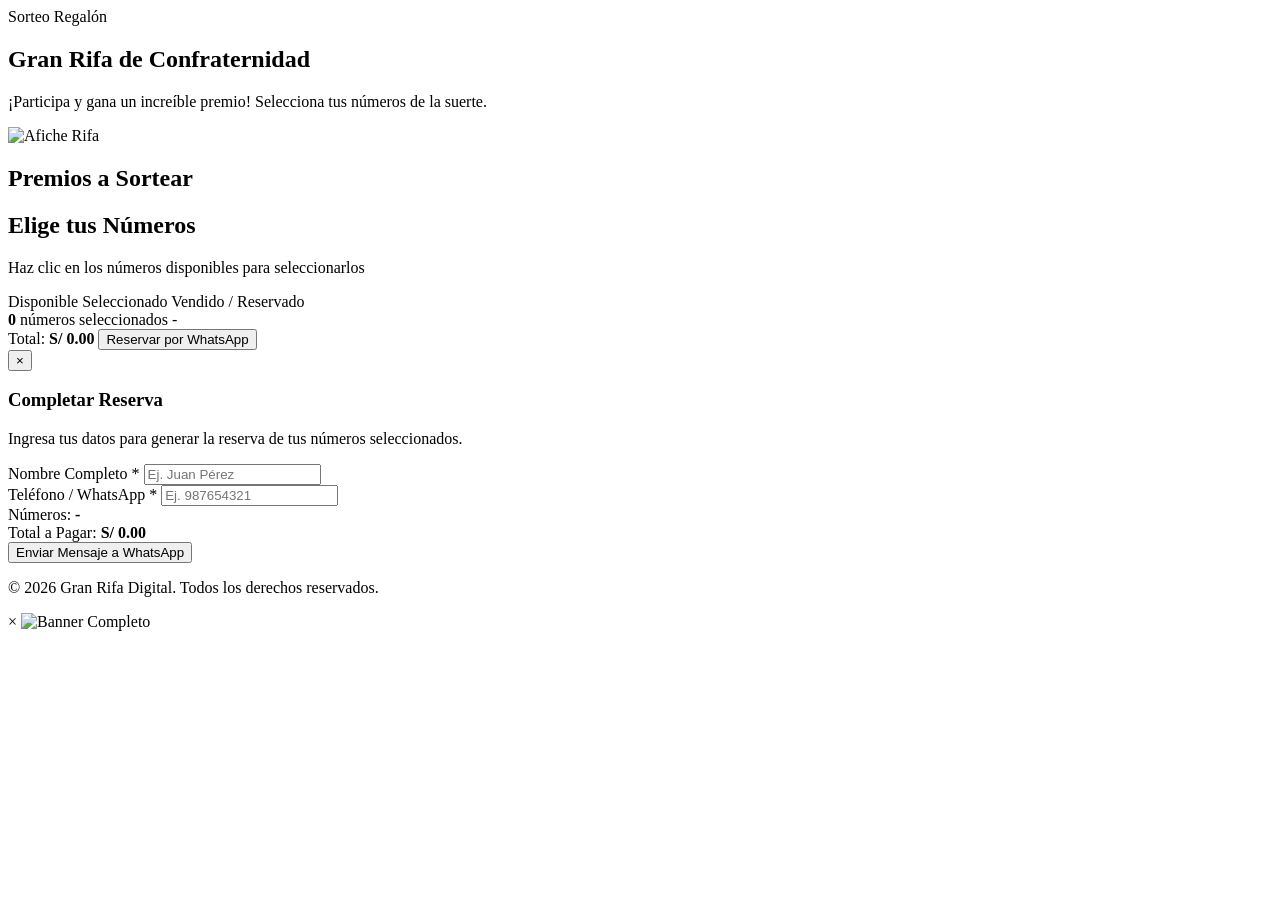
==== index.html @ 4ac5d28e "Actualizando Presnetación y contenido" ====
<!DOCTYPE html>
<html lang="es">
<head>
    <meta charset="UTF-8">
    <meta name="viewport" content="width=device-width, initial-scale=1.0">
    <title>Gran Rifa Digital 2026</title>
    <link rel="stylesheet" href="assets/css/styles.css">
    <link rel="preconnect" href="https://fonts.googleapis.com">
    <link rel="preconnect" href="https://fonts.gstatic.com" crossorigin>
    <link href="https://fonts.googleapis.com/css2?family=Inter:wght@400;500;600;700&display=swap" rel="stylesheet">
</head>
<body>

    <!-- CONTENEDOR PRINCIPAL DOS COLUMNAS -->
    <div class="app-layout">

        <!-- COLUMNA IZQUIERDA: HERO + PREMIOS -->
        <aside class="col-izquierda">
            <!-- Header / Banner principal -->
            <header class="hero">
                <span class="badge" id="rifa-categoria">Sorteo Regalón</span>
                <h1 id="rifa-titulo">Gran Rifa de Confraternidad</h1>
                <p id="rifa-descripcion">¡Participa y gana un increíble premio! Selecciona tus números de la suerte.</p>
            </header>

            <!-- NUEVA SECCIÓN: IMAGEN / AFICHE -->               
            <div class="afiche-container">
                <img src="assets/img/banner.jpeg" alt="Afiche Rifa" class="afiche-img" id="afiche-img" onclick="ui.abrirImagenModal()">
            </div>

            <!-- Sección de Premios -->
            <section class="section container">
                <h2 class="section-title">Premios a Sortear</h2>
                <div class="premios-grid" id="premios-container">
                    <!-- Cargado dinámicamente -->
                </div>
            </section>
        </aside>
        
        <!-- COLUMNA DERECHA: TABLERO DE NÚMEROS -->
        <main class="col-derecha">
            <!-- Tablero de Selección de Números**>
            <main class="section container"-->
            <div class="header-tablero">
                <div>
                    <h2 class="section-title">Elige tus Números</h2>
                    <p class="subtitle">Haz clic en los números disponibles para seleccionarlos</p>
                </div>
                <!-- Leyenda de estados -->
                <div class="leyenda">
                    <span class="item-leyenda"><i class="dot libre"></i> Disponible</span>
                    <span class="item-leyenda"><i class="dot seleccionado"></i> Seleccionado</span>
                   <span class="item-leyenda"><i class="dot ocupado"></i> Vendido / Reservado</span>
                </div>
            </div>

            <!-- Rejilla de números -->
            <div class="numeros-grid" id="numeros-grid">
                <!-- Cargado dinámicamente -->
            </div>
 
             <!-- Barra flotante / Resumen de Compra -->
            <div class="cart-bar" id="cart-bar">
                <div class="cart-info">
                    <span class="cart-count"><strong id="cart-cant">0</strong> números seleccionados</span>
                    <span class="cart-numbers" id="cart-lista">-</span>
                </div>
                <div class="cart-action">
                    <span class="cart-total">Total: <strong id="cart-monto">S/ 0.00</strong></span>
                    <button class="btn btn-whatsapp" id="btn-reservar" onclick="ui.abrirModalWhatsApp()">
                        Reservar por WhatsApp
                    </button>
                </div>
            </div>

            <!-- Modal de Reserva WhatsApp -->
            <div class="modal-overlay" id="modal-reserva">
                <div class="modal-card">
                    <button class="modal-close" onclick="ui.cerrarModalWhatsApp()">&times;</button>
                    <h3>Completar Reserva</h3>
                    <p>Ingresa tus datos para generar la reserva de tus números seleccionados.</p>
                    
                    <form id="form-reserva" onsubmit="ui.confirmarReserva(event)">
                        <div class="form-group">
                            <label for="nombre-comprador">Nombre Completo *</label>
                            <input type="text" id="nombre-comprador" placeholder="Ej. Juan Pérez" required>
                        </div>
                        <div class="form-group">
                            <label for="telefono-comprador">Teléfono / WhatsApp *</label>
                            <input type="tel" id="telefono-comprador" placeholder="Ej. 987654321" required>
                        </div>
                        <div class="resumen-modal">
                            <div><span>Números:</span> <strong id="modal-numeros">-</strong></div>
                            <div><span>Total a Pagar:</span> <strong id="modal-total">S/ 0.00</strong></div>
                        </div>
                        <button type="submit" class="btn btn-whatsapp btn-full">
                            Enviar Mensaje a WhatsApp
                        </button>
                    </form>
                </div>
            </div>
        </main>
    </div>    
    <!-- Pie de página -->
    <footer class="footer container">
        <p>&copy; 2026 Gran Rifa Digital. Todos los derechos reservados.</p>
    </footer>

    <!-- Carga de Scripts (Primero lógica de negocio app.js, luego ui.js) -->
    <script src="assets/js/app.js"></script>
    <script src="assets/js/ui.js"></script>

    <!-- MODAL PARA VER IMAGEN EN TAMAÑO COMPLETO -->
    <div class="modal-overlay" id="modal-imagen" onclick="ui.cerrarImagenModal()">
    <span class="modal-imagen-close">&times;</span>
    <img class="modal-imagen-content" id="img-ampliada" alt="Banner Completo">
</div>
</body>
</html>
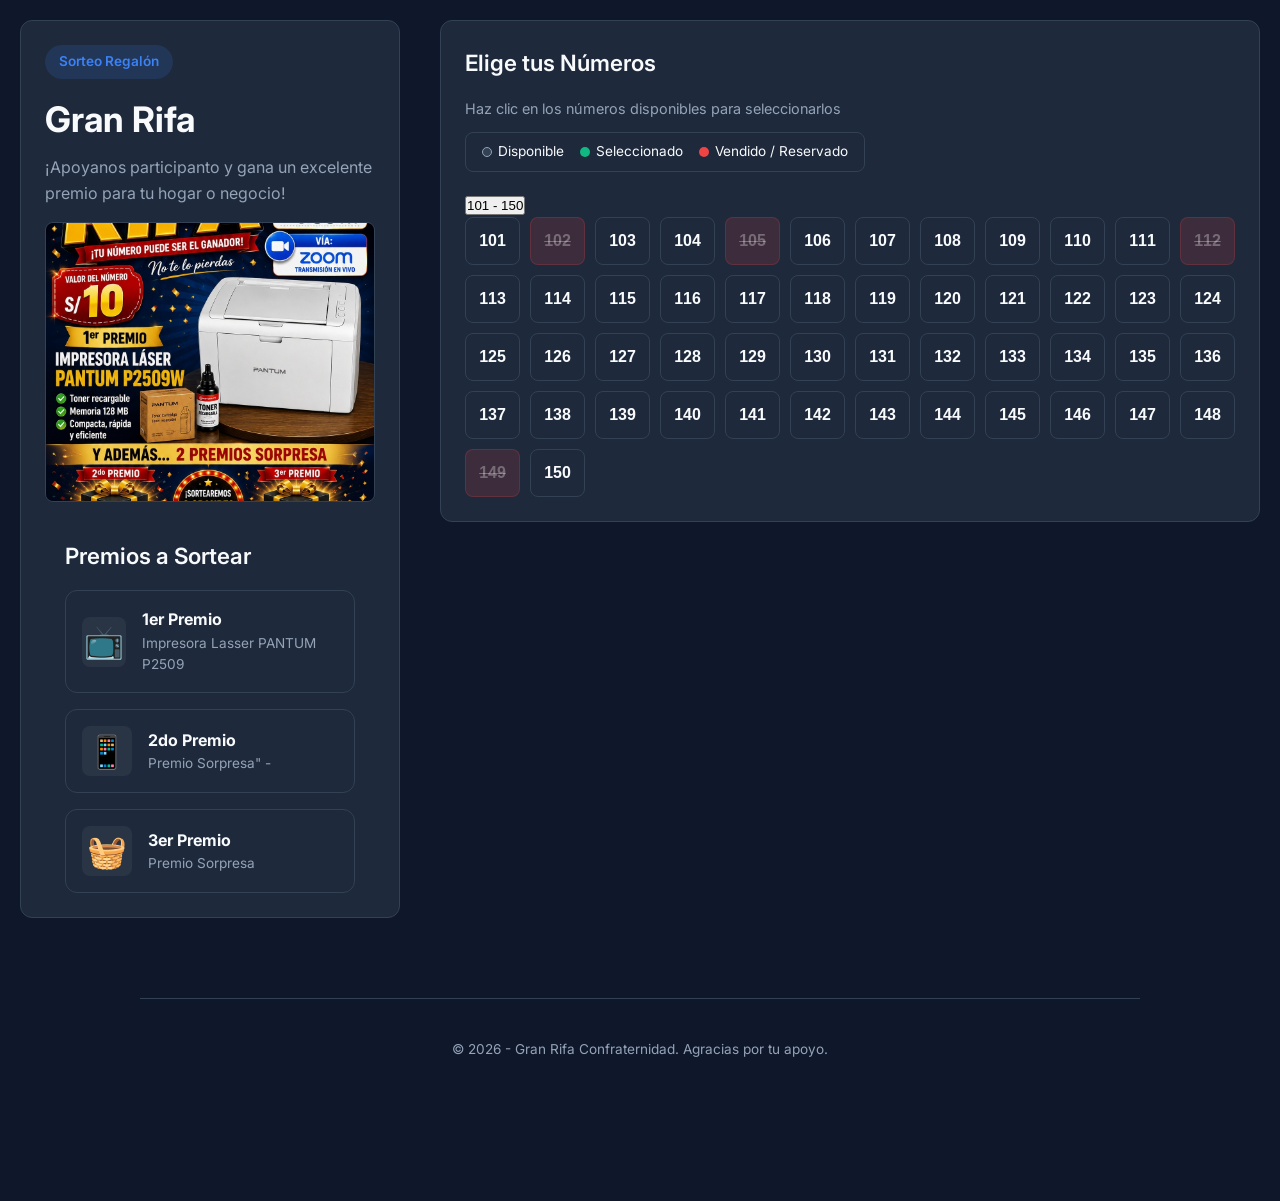
==== commit 9eaf3425: "Se agrega tab para tener varios talonarios" ====
--- a/index.html
+++ b/index.html
@@ -19,8 +19,8 @@
             <!-- Header / Banner principal -->
             <header class="hero">
                 <span class="badge" id="rifa-categoria">Sorteo Regalón</span>
-                <h1 id="rifa-titulo">Gran Rifa de Confraternidad</h1>
-                <p id="rifa-descripcion">¡Participa y gana un increíble premio! Selecciona tus números de la suerte.</p>
+                <h1 id="rifa-titulo">Gran Rifa</h1>
+                <p id="rifa-descripcion">"¡Apoyanos participanto y gana un excelente premio para tu hogar o negocio!"</p>
             </header>
 
             <!-- NUEVA SECCIÓN: IMAGEN / AFICHE -->               
@@ -48,12 +48,17 @@
                 </div>
                 <!-- Leyenda de estados -->
                 <div class="leyenda">
-                    <span class="item-leyenda"><i class="dot libre"></i> Disponible</span>
-                    <span class="item-leyenda"><i class="dot seleccionado"></i> Seleccionado</span>
+                   <span class="item-leyenda"><i class="dot libre"></i> Disponible</span>
+                   <span class="item-leyenda"><i class="dot seleccionado"></i> Seleccionado</span>
                    <span class="item-leyenda"><i class="dot ocupado"></i> Vendido / Reservado</span>
                 </div>
             </div>
-
+            
+            <!-- PESTAÑAS DE RANGOS DE NÚMEROS -->
+            <div class="range-tabs" id="range-tabs">
+                <!-- Se generan dinámicamente según la configuración -->
+            </div>
+            
             <!-- Rejilla de números -->
             <div class="numeros-grid" id="numeros-grid">
                 <!-- Cargado dinámicamente -->
@@ -103,7 +108,7 @@
     </div>    
     <!-- Pie de página -->
     <footer class="footer container">
-        <p>&copy; 2026 Gran Rifa Digital. Todos los derechos reservados.</p>
+        <p>&copy; 2026 - Gran Rifa Confraternidad. Agracias por tu apoyo.</p>
     </footer>
 
     <!-- Carga de Scripts (Primero lógica de negocio app.js, luego ui.js) -->
@@ -112,8 +117,8 @@
 
     <!-- MODAL PARA VER IMAGEN EN TAMAÑO COMPLETO -->
     <div class="modal-overlay" id="modal-imagen" onclick="ui.cerrarImagenModal()">
-    <span class="modal-imagen-close">&times;</span>
-    <img class="modal-imagen-content" id="img-ampliada" alt="Banner Completo">
-</div>
+        <span class="modal-imagen-close">&times;</span>
+        <img class="modal-imagen-content" id="img-ampliada" alt="Banner Completo">
+    </div>
 </body>
 </html>
--- a/assets/css/styles.css
+++ b/assets/css/styles.css
@@ -0,0 +1,512 @@
+/* Estilos Principales - Tema Oscuro Moderno */
+:root {
+    --bg-primary: #0f172a;
+    --bg-card: #1e293b;
+    --bg-card-hover: #334155;
+    --text-main: #f8fafc;
+    --text-muted: #94a3b8;
+    --accent-emerald: #10b981;
+    --accent-emerald-hover: #059669;
+    --accent-blue: #3b82f6;
+    --accent-red: #ef4444;
+    --border-color: #334155;
+    --radius-sm: 8px;
+    --radius-md: 12px;
+    --font-family: 'Inter', system-ui, -apple-system, sans-serif;
+}
+
+* {
+    box-sizing: border-box;
+    margin: 0;
+    padding: 0;
+}
+
+body {
+    background-color: var(--bg-primary);
+    color: var(--text-main);
+    font-family: var(--font-family);
+    line-height: 1.6;
+    padding-bottom: 120px;
+}
+
+.container {
+    max-width: 1000px;
+    margin: 0 auto;
+    padding: 0 20px;
+}
+
+
+
+
+/* Hero Header */
+.hero {
+    text-align: center;
+    padding: 40px 20px 20px;
+    background: linear-gradient(180deg, #1e293b 0%, #0f172a 100%);
+    border-bottom: 1px solid var(--border-color);
+}
+
+.badge {
+    background-color: rgba(59, 130, 246, 0.15);
+    color: var(--accent-blue);
+    padding: 6px 14px;
+    border-radius: 20px;
+    font-size: 0.85rem;
+    font-weight: 600;
+    display: inline-block;
+    margin-bottom: 12px;
+}
+
+.hero h1 {
+    font-size: 2.2rem;
+    font-weight: 700;
+    margin-bottom: 8px;
+}
+
+.hero p {
+    color: var(--text-muted);
+    font-size: 1rem;
+    max-width: 600px;
+    margin: 0 auto;
+}
+
+/* Secciones */
+.section {
+    margin-top: 36px;
+}
+
+.section-title {
+    font-size: 1.4rem;
+    font-weight: 600;
+    margin-bottom: 16px;
+}
+
+/* Grilla de Premios */
+.premios-grid {
+    display: grid;
+    grid-template-columns: repeat(auto-fit, minmax(260px, 1fr));
+    gap: 16px;
+}
+
+.premio-card {
+    background-color: var(--bg-card);
+    border: 1px solid var(--border-color);
+    padding: 16px;
+    border-radius: var(--radius-md);
+    display: flex;
+    align-items: center;
+    gap: 16px;
+}
+
+.premio-icono {
+    font-size: 2rem;
+    background-color: rgba(255, 255, 255, 0.05);
+    width: 50px;
+    height: 50px;
+    display: flex;
+    align-items: center;
+    justify-content: center;
+    border-radius: var(--radius-sm);
+}
+
+.premio-info h3 {
+    font-size: 1rem;
+    color: var(--text-main);
+}
+
+.premio-info p {
+    font-size: 0.85rem;
+    color: var(--text-muted);
+}
+
+/* Tablero de Números */
+.header-tablero {
+    display: flex;
+    justify-content: space-between;
+    align-items: flex-end;
+    flex-wrap: wrap;
+    gap: 12px;
+    margin-bottom: 20px;
+}
+
+.subtitle {
+    color: var(--text-muted);
+    font-size: 0.9rem;
+}
+
+.leyenda {
+    display: flex;
+    gap: 16px;
+    background-color: var(--bg-card);
+    padding: 8px 16px;
+    border-radius: var(--radius-sm);
+    border: 1px solid var(--border-color);
+    font-size: 0.85rem;
+}
+
+.item-leyenda {
+    display: flex;
+    align-items: center;
+    gap: 6px;
+}
+
+.dot {
+    width: 10px;
+    height: 10px;
+    border-radius: 50%;
+    display: inline-block;
+}
+
+.dot.libre { background-color: var(--bg-card-hover); border: 1px solid var(--text-muted); }
+.dot.seleccionado { background-color: var(--accent-emerald); }
+.dot.ocupado { background-color: var(--accent-red); }
+
+/* Grid de Números */
+.numeros-grid {
+    display: grid;
+    grid-template-columns: repeat(auto-fill, minmax(60px, 1fr));
+    gap: 10px;
+}
+
+.num-btn {
+    background-color: var(--bg-card);
+    border: 1px solid var(--border-color);
+    color: var(--text-main);
+    padding: 14px 0;
+    font-size: 1rem;
+    font-weight: 600;
+    border-radius: var(--radius-sm);
+    cursor: pointer;
+    transition: all 0.2s ease;
+}
+
+.num-btn:hover:not(.ocupado) {
+    border-color: var(--accent-emerald);
+    transform: translateY(-2px);
+}
+
+.num-btn.seleccionado {
+    background-color: var(--accent-emerald);
+    color: #ffffff;
+    border-color: var(--accent-emerald);
+    box-shadow: 0 4px 12px rgba(16, 185, 129, 0.3);
+}
+
+.num-btn.ocupado {
+    background-color: rgba(239, 68, 68, 0.15);
+    color: rgba(255, 255, 255, 0.3);
+    border-color: rgba(239, 68, 68, 0.2);
+    cursor: not-allowed;
+    text-decoration: line-through;
+}
+
+/* Barra Flotante de Carrito */
+.cart-bar {
+    position: fixed;
+    bottom: 0;
+    left: 0;
+    right: 0;
+    background-color: var(--bg-card);
+    border-top: 1px solid var(--border-color);
+    padding: 16px 20px;
+    display: flex;
+    justify-content: space-between;
+    align-items: center;
+    max-width: 1000px;
+    margin: 0 auto;
+    box-shadow: 0 -10px 25px rgba(0, 0, 0, 0.5);
+    z-index: 100;
+    border-radius: 16px 16px 0 0;
+    visibility: hidden;
+    transform: translateY(100%);
+    transition: all 0.3s ease;
+}
+
+.cart-bar.visible {
+    visibility: visible;
+    transform: translateY(0);
+}
+
+.cart-info {
+    display: flex;
+    flex-direction: column;
+}
+
+.cart-count {
+    font-size: 0.95rem;
+}
+
+.cart-numbers {
+    font-size: 0.85rem;
+    color: var(--accent-emerald);
+    font-weight: 600;
+}
+
+.cart-action {
+    display: flex;
+    align-items: center;
+    gap: 16px;
+}
+
+.cart-total {
+    font-size: 1.1rem;
+}
+
+.cart-total strong {
+    color: var(--accent-emerald);
+}
+
+/* Botones */
+.btn {
+    padding: 10px 20px;
+    border-radius: var(--radius-sm);
+    font-weight: 600;
+    font-size: 0.95rem;
+    border: none;
+    cursor: pointer;
+    transition: background 0.2s ease;
+}
+
+.btn-whatsapp {
+    background-color: var(--accent-emerald);
+    color: #ffffff;
+}
+
+.btn-whatsapp:hover {
+    background-color: var(--accent-emerald-hover);
+}
+
+.btn-full {
+    width: 100%;
+    margin-top: 16px;
+    padding: 12px;
+}
+
+/* Modal */
+.modal-overlay {
+    position: fixed;
+    top: 0;
+    left: 0;
+    right: 0;
+    bottom: 0;
+    background-color: rgba(0, 0, 0, 0.75);
+    display: flex;
+    align-items: center;
+    justify-content: center;
+    padding: 20px;
+    z-index: 1000;
+    opacity: 0;
+    pointer-events: none;
+    transition: opacity 0.2s ease;
+}
+
+.modal-overlay.active {
+    opacity: 1;
+    pointer-events: all;
+}
+
+.modal-card {
+    background-color: var(--bg-card);
+    border: 1px solid var(--border-color);
+    border-radius: var(--radius-md);
+    width: 100%;
+    max-width: 420px;
+    padding: 24px;
+    position: relative;
+}
+
+.modal-close {
+    position: absolute;
+    top: 16px;
+    right: 16px;
+    background: none;
+    border: none;
+    color: var(--text-muted);
+    font-size: 1.5rem;
+    cursor: pointer;
+}
+
+.modal-card h3 {
+    margin-bottom: 6px;
+}
+
+.modal-card p {
+    color: var(--text-muted);
+    font-size: 0.85rem;
+    margin-bottom: 20px;
+}
+
+.form-group {
+    margin-bottom: 14px;
+}
+
+.form-group label {
+    display: block;
+    font-size: 0.85rem;
+    margin-bottom: 6px;
+    color: var(--text-muted);
+}
+
+.form-group input {
+    width: 100%;
+    padding: 10px 12px;
+    background-color: var(--bg-primary);
+    border: 1px solid var(--border-color);
+    border-radius: var(--radius-sm);
+    color: var(--text-main);
+    font-size: 0.95rem;
+}
+
+.form-group input:focus {
+    outline: none;
+    border-color: var(--accent-blue);
+}
+
+.resumen-modal {
+    background-color: var(--bg-primary);
+    padding: 12px;
+    border-radius: var(--radius-sm);
+    margin-top: 16px;
+    font-size: 0.9rem;
+}
+
+.resumen-modal div {
+    display: flex;
+    justify-content: space-between;
+    margin-bottom: 4px;
+}
+
+.resumen-modal div:last-child {
+    margin-bottom: 0;
+}
+
+/* Footer */
+.footer {
+    text-align: center;
+    padding: 40px 0 20px;
+    color: var(--text-muted);
+    font-size: 0.85rem;
+    border-top: 1px solid var(--border-color);
+    margin-top: 60px;
+}
+/* ==========================================
+   LAYOUT DE DOS COLUMNAS (DESKTOP)
+   ========================================== */
+
+/* Ajuste general del contenedor */
+.app-layout {
+    display: flex;
+    flex-direction: column;
+    gap: 30px;
+    padding: 20px;
+    max-width: 1400px;
+    margin: 0 auto;
+}
+
+/* En monitores / pantallas de escritorio (> 992px) */
+@media (min-width: 992px) {
+    .app-layout {
+        display: grid;
+        grid-template-columns: 380px 1fr; /* Columna Izquierda: 380px fijo | Columna Derecha: Ocupa todo el resto */
+        align-items: start;
+        gap: 40px;
+        min-height: calc(100vh - 40px);
+    }
+
+    /* Columna Izquierda Fija */
+    .col-izquierda {
+        position: sticky;
+        top: 20px;
+        background-color: var(--bg-card);
+        border: 1px solid var(--border-color);
+        padding: 24px;
+        border-radius: var(--radius-md);
+    }
+
+    /* Ajustes visuales para el panel izquierdo */
+    .col-izquierda .hero {
+        background: none;
+        padding: 0;
+        border: none;
+        text-align: left;
+    }
+
+    .col-izquierda .hero p {
+        margin: 0;
+    }
+
+    .premios-grid {
+        grid-template-columns: 1fr; /* Muestra los premios uno debajo del otro */
+    }
+
+    /* Columna Derecha Scrollable */
+    .col-derecha {
+        background-color: var(--bg-card);
+        border: 1px solid var(--border-color);
+        padding: 24px;
+        border-radius: var(--radius-md);
+    }
+
+    .numeros-grid {
+        grid-template-columns: repeat(auto-fill, minmax(55px, 1fr)); /* Optimiza la distribución de números */
+    }
+
+    /* ==========================================
+   ESTILOS DEL AFICHE AJUSTADO AL 100%
+   ========================================== */
+
+.afiche-container {
+    width: 100%;
+    margin: 16px 0;
+    overflow: hidden; /* Evita que la imagen sobresalga de la tarjeta */
+}
+
+.afiche-img {
+    display: block;
+    width: 100%;             /* Ocupa el 100% del ancho del contenedor izquierdo */
+    height: auto;            /* Mantiene la proporción de aspecto original */
+    max-height: 280px;       /* Opcional: limita el alto para que no desplace demasiado los premios */
+    object-fit: cover;       /* Ajusta la imagen limpiamente si tiene max-height */
+    border-radius: var(--radius-sm);
+    border: 1px solid var(--border-color);
+}
+
+/* Indicador de clic en el afiche */
+.afiche-img {
+    cursor: pointer;
+    transition: opacity 0.2s ease, transform 0.2s ease;
+}
+
+.afiche-img:hover {
+    opacity: 0.9;
+    transform: scale(1.01);
+}
+
+/* Modal Lightbox de Imagen */
+.modal-imagen-content {
+    max-width: 90vw;
+    max-height: 90vh;
+    border-radius: var(--radius-md);
+    box-shadow: 0 10px 30px rgba(0, 0, 0, 0.8);
+    object-fit: contain;
+    animation: zoomIn 0.25s cubic-bezier(0.175, 0.885, 0.32, 1.275);
+}
+
+.modal-imagen-close {
+    position: absolute;
+    top: 20px;
+    right: 35px;
+    color: #ffffff;
+    font-size: 40px;
+    font-weight: bold;
+    cursor: pointer;
+    user-select: none;
+}
+
+@keyframes zoomIn {
+    from { transform: scale(0.7); opacity: 0; }
+    to { transform: scale(1); opacity: 1; }
+}
+
+
+}
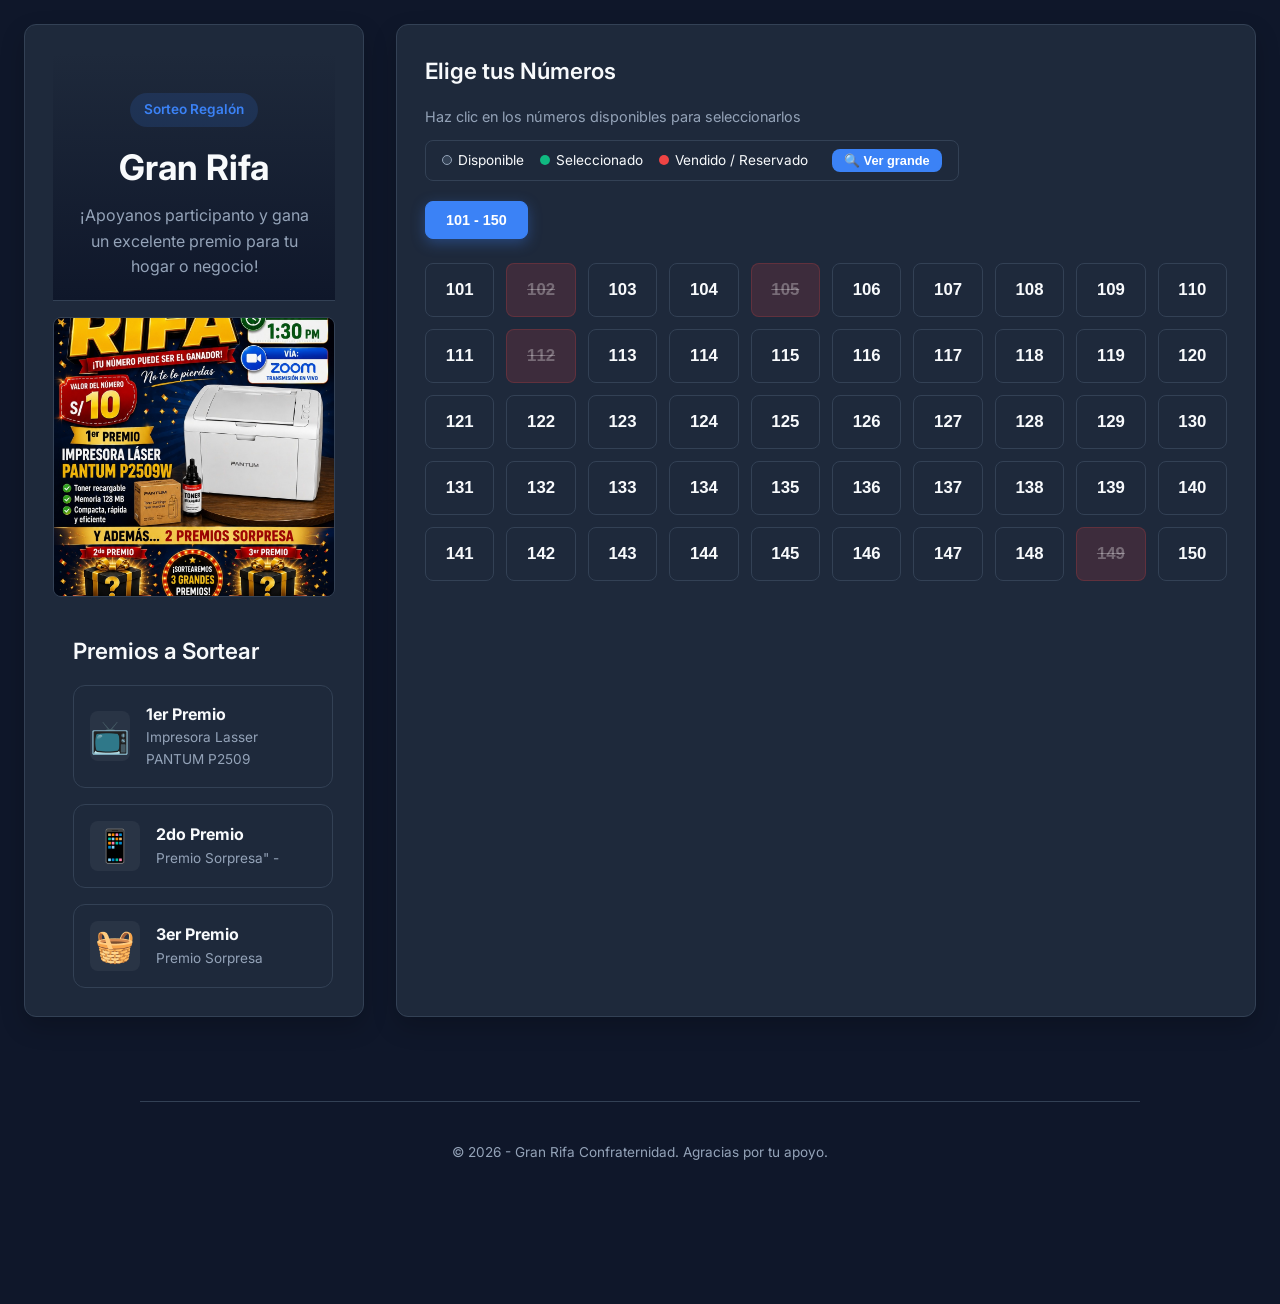
==== commit 70410ef3: "se agrega funcionalidad de  ver grande el talonario" ====
--- a/index.html
+++ b/index.html
@@ -51,9 +51,27 @@
                    <span class="item-leyenda"><i class="dot libre"></i> Disponible</span>
                    <span class="item-leyenda"><i class="dot seleccionado"></i> Seleccionado</span>
                    <span class="item-leyenda"><i class="dot ocupado"></i> Vendido / Reservado</span>
+
+                   <!-- NUEVO BOTÓN CON ÍCONO DE LUPA -->
+                   <button class="btn-ampliar" onclick="ui.abrirModalTableroGrande()" title="Ampliar tablero">🔍 Ver grande</button>
                 </div>
             </div>
             
+            <!-- NUEVO MODAL PARA TABLERO COMPLETO EN POPUP -->
+            <div class="modal-overlay" id="modal-tablero-grande">
+                <div class="modal-card modal-card-xl">
+                    <button class="modal-close" onclick="ui.cerrarModalTableroGrande()">&times;</button>
+                    <h3>Tablero Completo de Números</h3>
+                    <p>Selecciona tus números directamente desde esta vista ampliada.</p>
+                    
+                    <!-- Pestañas de rangos dentro del modal -->
+                    <div class="range-tabs" id="modal-range-tabs"></div>
+                    
+                    <!-- Grilla de números dentro del modal -->
+                    <div class="numeros-grid numeros-grid-lg" id="modal-numeros-grid"></div>
+                </div>
+            </div>
+
             <!-- PESTAÑAS DE RANGOS DE NÚMEROS -->
             <div class="range-tabs" id="range-tabs">
                 <!-- Se generan dinámicamente según la configuración -->
--- a/assets/css/styles.css
+++ b/assets/css/styles.css
@@ -35,9 +35,6 @@
     padding: 0 20px;
 }
 
-
-
-
 /* Hero Header */
 .hero {
     text-align: center;
@@ -397,8 +394,8 @@
 .app-layout {
     display: flex;
     flex-direction: column;
-    gap: 30px;
-    padding: 20px;
+    gap: 24px;
+    padding: 24px;
     max-width: 1400px;
     margin: 0 auto;
 }
@@ -407,13 +404,35 @@
 @media (min-width: 992px) {
     .app-layout {
         display: grid;
-        grid-template-columns: 380px 1fr; /* Columna Izquierda: 380px fijo | Columna Derecha: Ocupa todo el resto */
-        align-items: start;
-        gap: 40px;
-        min-height: calc(100vh - 40px);
-    }
-
+        /* Columna izquierda más compacta y panel derecho más amplio */
+        grid-template-columns: 340px 1fr;
+        gap: 32px;
+        align-items: stretch; /* Iguala la altura visual de ambos bloques */
+    }
+
+    .col-izquierda, .col-derecha {
+        background-color: var(--bg-card);
+        border: 1px solid var(--border-color);
+        padding: 28px;
+        border-radius: var(--radius-md);
+        box-shadow: 0 10px 25px rgba(0, 0, 0, 0.2);
+    }
+
+    .col-izquierda {
+        position: sticky;
+        top: 24px;
+        align-self: start;
+    }
+
+    /* Grilla de números más amplia y llena */
+    .numeros-grid {
+        display: grid;
+        grid-template-columns: repeat(auto-fill, minmax(68px, 1fr));
+        gap: 12px;
+    }
+    /* sssssssssssssssssssssssssssssssssssssssssssssssssssssssssssssssssss
     /* Columna Izquierda Fija */
+    /**
     .col-izquierda {
         position: sticky;
         top: 20px;
@@ -424,7 +443,7 @@
     }
 
     /* Ajustes visuales para el panel izquierdo */
-    .col-izquierda .hero {
+   /* .col-izquierda .hero {
         background: none;
         padding: 0;
         border: none;
@@ -434,22 +453,21 @@
     .col-izquierda .hero p {
         margin: 0;
     }
-
-    .premios-grid {
-        grid-template-columns: 1fr; /* Muestra los premios uno debajo del otro */
-    }
+     */
+    /**  .premios-grid {      grid-template-columns: 1fr; /* Muestra los premios uno debajo del otro */
 
     /* Columna Derecha Scrollable */
+   /**
     .col-derecha {
         background-color: var(--bg-card);
         border: 1px solid var(--border-color);
         padding: 24px;
         border-radius: var(--radius-md);
-    }
-
+    }*/
+    /**
     .numeros-grid {
-        grid-template-columns: repeat(auto-fill, minmax(55px, 1fr)); /* Optimiza la distribución de números */
-    }
+       grid-template-columns: repeat(auto-fill, minmax(68px, 1fr)); /* Optimiza la distribución de números */ 
+} 
 
     /* ==========================================
    ESTILOS DEL AFICHE AJUSTADO AL 100%
@@ -508,5 +526,69 @@
     to { transform: scale(1); opacity: 1; }
 }
 
-
+/* Rediseño de Pestañas (Evita el borde blanco feo) */
+.range-tabs {
+    display: flex;
+    gap: 10px;
+    margin-bottom: 24px;
+}
+
+.tab-btn {
+    background-color: rgba(255, 255, 255, 0.05);
+    border: 1px solid var(--border-color);
+    color: var(--text-muted);
+    padding: 10px 20px;
+    border-radius: var(--radius-sm);
+    font-size: 0.9rem;
+    font-weight: 600;
+    cursor: pointer;
+    outline: none;
+    transition: all 0.2s ease;
+}
+
+.tab-btn.active {
+    background-color: var(--accent-blue);
+    color: #ffffff;
+    border-color: var(--accent-blue);
+    box-shadow: 0 4px 14px rgba(59, 130, 246, 0.35);
+}
+
+/* Botones de números con mejor presencia */
+.num-btn {
+    padding: 16px 0;
+    font-size: 1.05rem;
+    border-radius: var(--radius-sm);
+}
+
+/* Botón Ver Grande en Leyenda */
+.btn-ampliar {
+    background-color: var(--accent-blue);
+    color: #ffffff;
+    border: none;
+    padding: 4px 12px;
+    border-radius: var(--radius-sm);
+    font-size: 0.8rem;
+    font-weight: 600;
+    cursor: pointer;
+    margin-left: 8px;
+    transition: background-color 0.2s ease, transform 0.2s ease;
+}
+
+.btn-ampliar:hover {
+    background-color: #2563eb;
+    transform: scale(1.03);
+}
+
+/* Modal Tamaño Extra Grande */
+.modal-card-xl {
+    max-width: 900px;
+    width: 95vw;
+    max-height: 85vh;
+    overflow-y: auto;
+}
+
+.numeros-grid-lg {
+    grid-template-columns: repeat(auto-fill, minmax(70px, 1fr));
+    gap: 12px;
+    margin-top: 16px;
 }
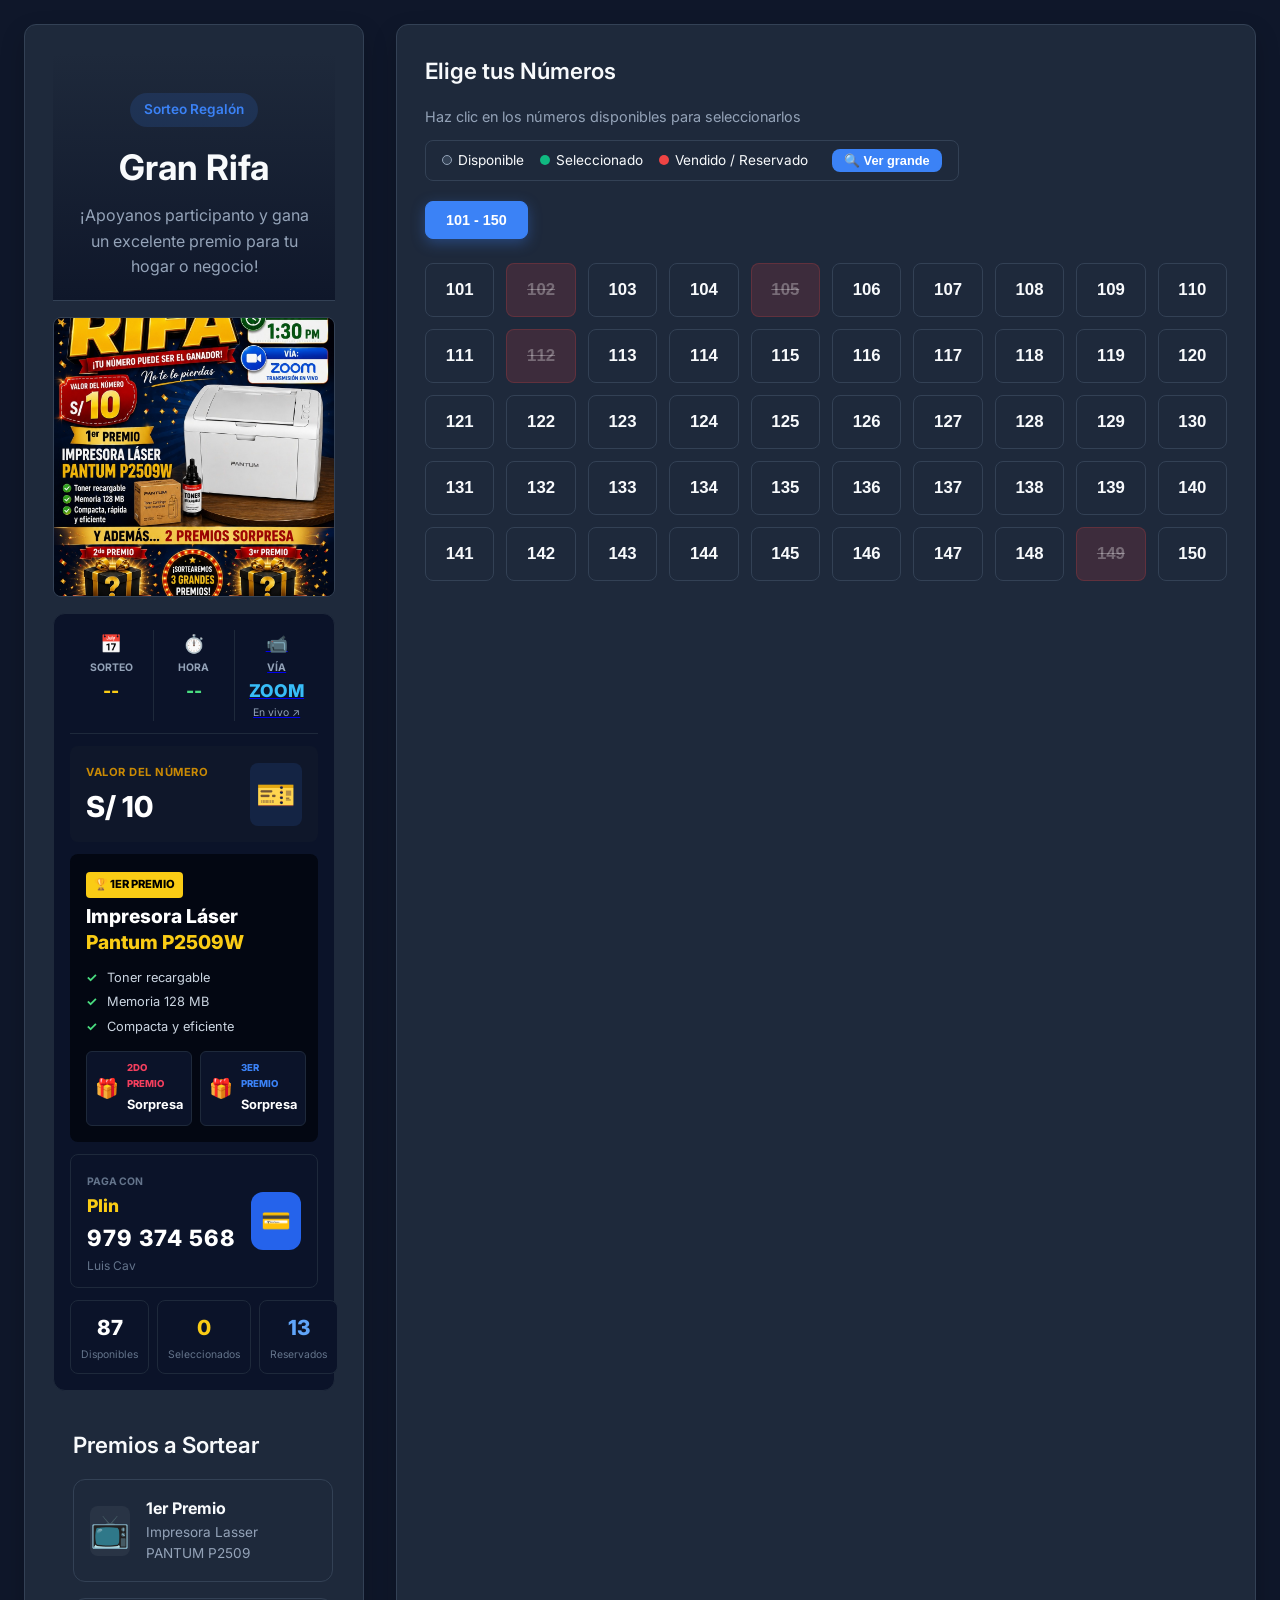
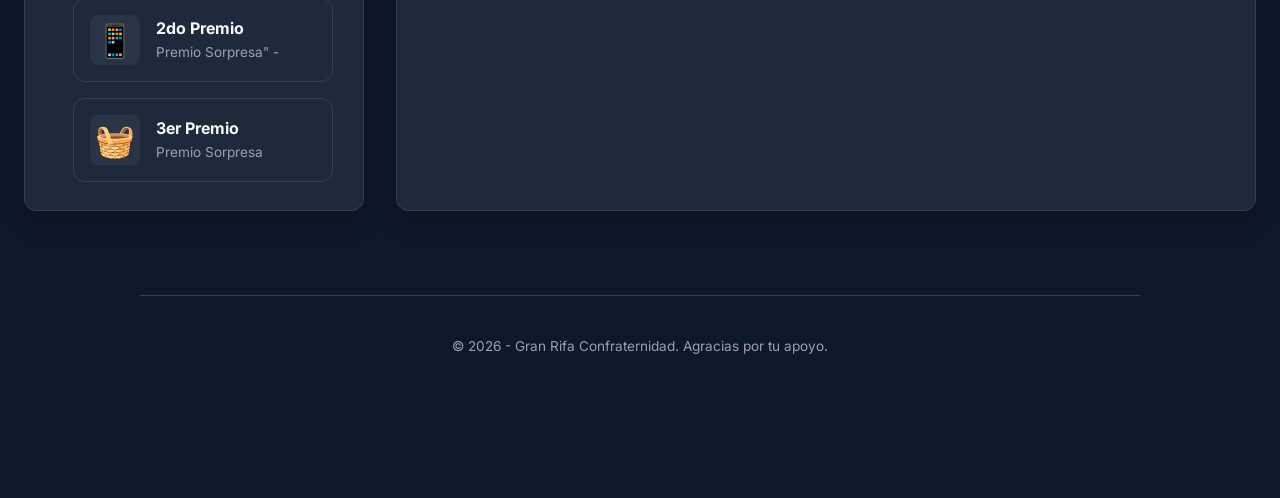
==== commit bcf4c325: "Actualiza datos del la sección de infgromación del evento" ====
--- a/index.html
+++ b/index.html
@@ -27,6 +27,101 @@
             <div class="afiche-container">
                 <img src="assets/img/banner.jpeg" alt="Afiche Rifa" class="afiche-img" id="afiche-img" onclick="ui.abrirImagenModal()">
             </div>
+
+            <!--CONFGURANDO PANEL -->
+<div class="card-info-panel">
+    
+    <!-- Bloque Superior: Datos del Evento -->
+   
+    <div class="info-header-grid">
+        <div class="info-item">
+            <span class="icon">📅</span>
+            <span class="label">SORTEO</span>
+            <span class="val-yellow" id="event-fecha">--</span>
+        </div>
+        <div class="info-item border-x">
+            <span class="icon">⏱️</span>
+            <span class="label">HORA</span>
+            <span class="val-green" id="event-hora">--</span>
+        </div>
+        <!-- Enlace dinámico a la sesión -->
+        <a href="#" id="event-url" target="_blank" class="info-item info-item-link">
+            <span class="icon">📹</span>
+            <span class="label">VÍA</span>
+            <span class="val-blue" id="event-plataforma">ZOOM</span>
+            <span class="sublabel">En vivo ↗</span>
+        </a>
+    </div>
+
+    <!-- Bloque Valor Ticket -->
+    <div class="price-banner">
+        <div>
+            <span class="price-label">VALOR DEL NÚMERO</span>
+            <div class="price-value">S/ 10</div>
+        </div>
+        <div class="ticket-icon">🎫</div>
+    </div>
+
+    <!-- Bloque Premios -->
+    <div class="prizes-section">
+        <!-- 1er Premio Destacado -->
+        <div class="badge-gold">🏆 1ER PREMIO</div>
+        <h3 class="prize-title">Impresora Láser</h3>
+        <h3 class="prize-subtitle">Pantum P2509W</h3>
+        
+        <ul class="features-list">
+            <li><span class="check">✓</span> Toner recargable</li>
+            <li><span class="check">✓</span> Memoria 128 MB</li>
+            <li><span class="check">✓</span> Compacta y eficiente</li>
+        </ul>
+
+        <!-- 2do y 3er Premio -->
+        <div class="secondary-prizes-grid">
+            <div class="sec-prize-card">
+                <span class="gift-icon">🎁</span>
+                <div>
+                    <span class="sec-prize-tag tag-pink">2DO PREMIO</span>
+                    <span class="sec-prize-name">Sorpresa</span>
+                </div>
+            </div>
+            <div class="sec-prize-card">
+                <span class="gift-icon">🎁</span>
+                <div>
+                    <span class="sec-prize-tag tag-blue">3ER PREMIO</span>
+                    <span class="sec-prize-name">Sorpresa</span>
+                </div>
+            </div>
+        </div>
+    </div>
+
+    <!-- Bloque Medio de Pago -->
+    <div class="payment-section">
+        <div>
+            <span class="payment-label">PAGA CON</span>
+            <div class="payment-method">Plin</div>
+            <div class="payment-number">979 374 568</div>
+            <div class="payment-owner">Luis Cav</div>
+        </div>
+        <div class="card-icon-box">💳</div>
+    </div>
+
+    <!-- Bloque Métricas Inferiores -->
+    <div class="metrics-grid">
+        <div class="metric-card">
+            <span class="metric-num val-white" id="metric-disponibles">87</span>
+            <span class="metric-label">Disponibles</span>
+        </div>
+        <div class="metric-card">
+            <span class="metric-num val-yellow" id="metric-seleccionados">0</span>
+            <span class="metric-label">Seleccionados</span>
+        </div>
+        <div class="metric-card">
+            <span class="metric-num val-blue-light" id="metric-reservados">13</span>
+            <span class="metric-label">Reservados</span>
+        </div>
+    </div>
+
+</div>
 
             <!-- Sección de Premios -->
             <section class="section container">
--- a/assets/css/styles.css
+++ b/assets/css/styles.css
@@ -591,4 +591,153 @@
     grid-template-columns: repeat(auto-fill, minmax(70px, 1fr));
     gap: 12px;
     margin-top: 16px;
-}+}
+
+/* Panel Principal */
+.card-info-panel {
+    background-color: #0b1329;
+    border: 1px solid #1e293b;
+    border-radius: 12px;
+    padding: 16px;
+    color: #ffffff;
+    font-family: 'Inter', sans-serif;
+}
+
+/* Header Grid 3 Columnas */
+.info-header-grid {
+    display: grid;
+    grid-template-columns: 1fr 1fr 1fr;
+    border-bottom: 1px solid #1e293b;
+    padding-bottom: 12px;
+    text-align: center;
+}
+
+.border-x {
+    border-left: 1px solid #1e293b;
+    border-right: 1px solid #1e293b;
+}
+
+.info-item {
+    display: flex;
+    flex-direction: column;
+    align-items: center;
+}
+
+.info-item .icon { font-size: 1.1rem; }
+.info-item .label { font-size: 0.65rem; color: #94a3b8; font-weight: 700; margin-top: 2px; }
+.info-item .sublabel { font-size: 0.65rem; color: #94a3b8; }
+
+.val-yellow { color: #facc15; font-weight: 800; font-size: 1.1rem; }
+.val-green { color: #4ade80; font-weight: 800; font-size: 1.1rem; }
+.val-blue { color: #38bdf8; font-weight: 800; font-size: 1.1rem; }
+.val-white { color: #ffffff; font-weight: 800; font-size: 1.1rem; }
+.val-blue-light { color: #60a5fa; font-weight: 800; font-size: 1.1rem; }
+
+/* Banner de Precio */
+.price-banner {
+    display: flex;
+    justify-content: space-between;
+    align-items: center;
+    background-color: #0f172a;
+    padding: 12px 16px;
+    border-radius: 8px;
+    margin: 12px 0;
+}
+
+.price-label { font-size: 0.7rem; color: #ca8a04; font-weight: 700; letter-spacing: 0.5px; }
+.price-value { font-size: 1.8rem; font-weight: 800; color: #ffffff; }
+.ticket-icon { font-size: 2rem; background: #3b82f620; padding: 6px; border-radius: 8px; }
+
+/* Sección Premios */
+.prizes-section {
+    background-color: #030712;
+    padding: 16px;
+    border-radius: 8px;
+    margin-bottom: 12px;
+}
+
+.badge-gold {
+    background-color: #facc15;
+    color: #000000;
+    font-size: 0.7rem;
+    font-weight: 800;
+    padding: 4px 8px;
+    border-radius: 4px;
+    display: inline-block;
+    margin-bottom: 8px;
+}
+
+.prize-title { font-size: 1.2rem; color: #ffffff; font-weight: 800; line-height: 1.1; }
+.prize-subtitle { font-size: 1.2rem; color: #facc15; font-weight: 800; margin-bottom: 10px; }
+
+.features-list { list-style: none; margin-bottom: 14px; }
+.features-list li { font-size: 0.8rem; color: #cbd5e1; margin-bottom: 4px; }
+.features-list .check { color: #4ade80; font-weight: bold; margin-right: 6px; }
+
+/* Premios Secundarios Grid */
+.secondary-prizes-grid {
+    display: grid;
+    grid-template-columns: 1fr 1fr;
+    gap: 8px;
+}
+
+.sec-prize-card {
+    background-color: #0b1329;
+    border: 1px solid #1e293b;
+    border-radius: 6px;
+    padding: 8px;
+    display: flex;
+    align-items: center;
+    gap: 8px;
+}
+
+.gift-icon { font-size: 1.2rem; }
+.sec-prize-tag { font-size: 0.6rem; font-weight: 800; display: block; }
+.sec-prize-name { font-size: 0.8rem; font-weight: 700; color: #ffffff; }
+
+.tag-pink { color: #f43f5e; }
+.tag-blue { color: #3b82f6; }
+
+/* Sección de Pago */
+.payment-section {
+    background-color: #0b1329;
+    border: 1px solid #1e293b;
+    border-radius: 8px;
+    padding: 12px 16px;
+    display: flex;
+    justify-content: space-between;
+    align-items: center;
+    margin-bottom: 12px;
+}
+
+.payment-label { font-size: 0.65rem; color: #64748b; font-weight: 700; }
+.payment-method { font-size: 1.1rem; color: #facc15; font-weight: 800; }
+.payment-number { font-size: 1.4rem; font-weight: 800; letter-spacing: 1px; color: #ffffff; }
+.payment-owner { font-size: 0.75rem; color: #64748b; }
+
+.card-icon-box {
+    background-color: #2563eb;
+    font-size: 1.5rem;
+    padding: 10px;
+    border-radius: 12px;
+}
+
+/* Métricas Inferiores */
+.metrics-grid {
+    display: grid;
+    grid-template-columns: 1fr 1fr 1fr;
+    gap: 8px;
+}
+
+.metric-card {
+    background-color: #0b1329;
+    border: 1px solid #1e293b;
+    border-radius: 8px;
+    padding: 10px;
+    text-align: center;
+    display: flex;
+    flex-direction: column;
+}
+
+.metric-num { font-size: 1.3rem; }
+.metric-label { font-size: 0.65rem; color: #64748b; margin-top: 2px; }
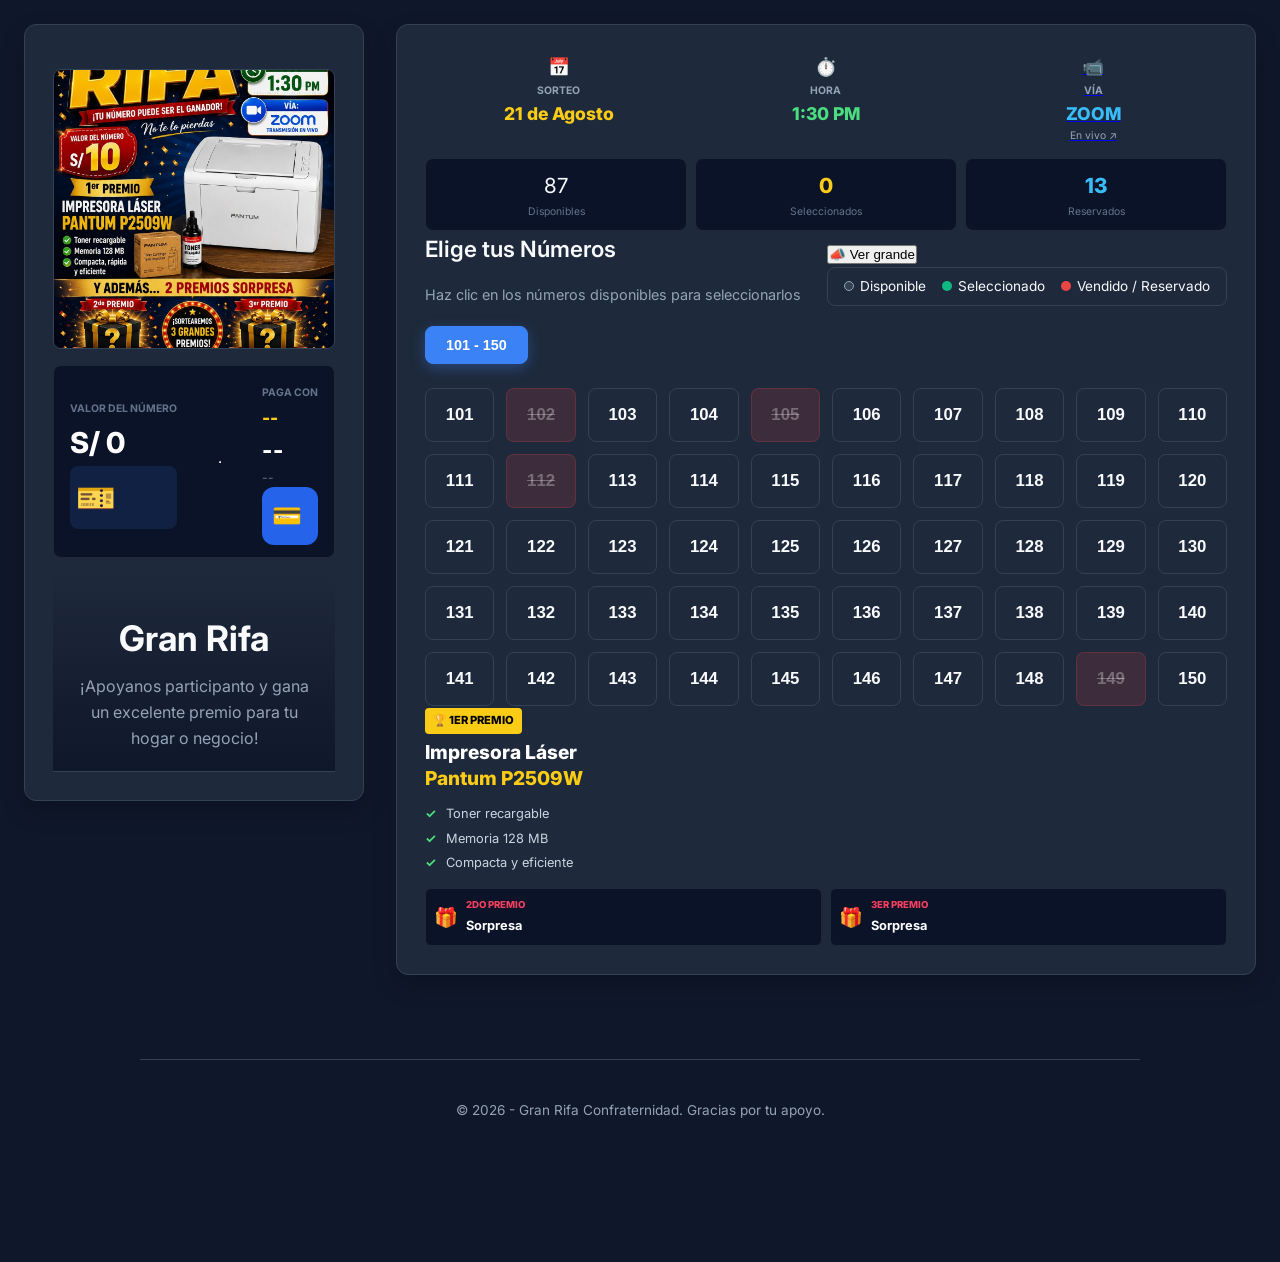
==== commit ae59040a: "Mejora de la interface para la seleccion de ticket" ====
--- a/index.html
+++ b/index.html
@@ -3,181 +3,141 @@
 <head>
     <meta charset="UTF-8">
     <meta name="viewport" content="width=device-width, initial-scale=1.0">
-    <title>Gran Rifa Digital 2026</title>
+    <title>Gran Rifa Sorteo </title>
     <link rel="stylesheet" href="assets/css/styles.css">
     <link rel="preconnect" href="https://fonts.googleapis.com">
     <link rel="preconnect" href="https://fonts.gstatic.com" crossorigin>
-    <link href="https://fonts.googleapis.com/css2?family=Inter:wght@400;500;600;700&display=swap" rel="stylesheet">
+    <link href="https://fonts.googleapis.com/css2?family=Inter:wght@400;500;600;700;800&display=swap" rel="stylesheet">
 </head>
 <body>
-
-    <!-- CONTENEDOR PRINCIPAL DOS COLUMNAS -->
+    <!-- contenedor principal-->
     <div class="app-layout">
-
-        <!-- COLUMNA IZQUIERDA: HERO + PREMIOS -->
+        <!-- Columna izq -->
         <aside class="col-izquierda">
-            <!-- Header / Banner principal -->
+            <!-- 2. Imagen / Afiche Publicitario -->               
+            <div class="afiche-container">
+                <!--span class="badge" id="rifa-categoria">Sorteo Solidario</span-->
+                <img src="assets/img/banner.jpeg" alt="Afiche Rifa" class="afiche-img" id="afiche-img" onclick="ui.abrirImagenModal()">
+            </div>
+            <!-- 3. Tarjeta Unificada de Información Financiera -->
+            <div class="card-info-panel-left payment-section flex-col gap-md">
+                <!-- Fila 1: Valor del Número -->
+                <div class="info-row">
+                    <div>
+                        <span class="payment-label">VALOR DEL NÚMERO</span>
+                        <div class="price-value" id="label-precio-ticket">S/ 0</div>
+                    </div>
+                    <div class="ticket-icon">🎫</div>
+                </div>
+
+                <hr class="divider">
+
+                <!-- Fila 2: Medio de Pago -->
+                <div class="info-row">
+                    <div>
+                        <span class="payment-label">PAGA CON</span>
+                        <div class="payment-method" id="label-medio-pago">--</div>
+                        <div class="payment-number" id="label-numero-pago">--</div>
+                        <div class="payment-owner" id="label-titular-pago">--</div>
+                    </div>
+                    <div class="card-icon-box">💳</div>
+                </div>
+            </div>
+            <!-- 1. Header / Banner principal -->
             <header class="hero">
-                <span class="badge" id="rifa-categoria">Sorteo Regalón</span>
+                
                 <h1 id="rifa-titulo">Gran Rifa</h1>
-                <p id="rifa-descripcion">"¡Apoyanos participanto y gana un excelente premio para tu hogar o negocio!"</p>
+                <p id="rifa-descripcion">¡Apoyanos participando y gana un excelente premio para tu hogar o negocio!</p>
             </header>
 
-            <!-- NUEVA SECCIÓN: IMAGEN / AFICHE -->               
-            <div class="afiche-container">
-                <img src="assets/img/banner.jpeg" alt="Afiche Rifa" class="afiche-img" id="afiche-img" onclick="ui.abrirImagenModal()">
-            </div>
-
-            <!--CONFGURANDO PANEL -->
-<div class="card-info-panel">
-    
-    <!-- Bloque Superior: Datos del Evento -->
-   
-    <div class="info-header-grid">
-        <div class="info-item">
-            <span class="icon">📅</span>
-            <span class="label">SORTEO</span>
-            <span class="val-yellow" id="event-fecha">--</span>
-        </div>
-        <div class="info-item border-x">
-            <span class="icon">⏱️</span>
-            <span class="label">HORA</span>
-            <span class="val-green" id="event-hora">--</span>
-        </div>
-        <!-- Enlace dinámico a la sesión -->
-        <a href="#" id="event-url" target="_blank" class="info-item info-item-link">
-            <span class="icon">📹</span>
-            <span class="label">VÍA</span>
-            <span class="val-blue" id="event-plataforma">ZOOM</span>
-            <span class="sublabel">En vivo ↗</span>
-        </a>
-    </div>
-
-    <!-- Bloque Valor Ticket -->
-    <div class="price-banner">
-        <div>
-            <span class="price-label">VALOR DEL NÚMERO</span>
-            <div class="price-value">S/ 10</div>
-        </div>
-        <div class="ticket-icon">🎫</div>
-    </div>
-
-    <!-- Bloque Premios -->
-    <div class="prizes-section">
-        <!-- 1er Premio Destacado -->
-        <div class="badge-gold">🏆 1ER PREMIO</div>
-        <h3 class="prize-title">Impresora Láser</h3>
-        <h3 class="prize-subtitle">Pantum P2509W</h3>
-        
-        <ul class="features-list">
-            <li><span class="check">✓</span> Toner recargable</li>
-            <li><span class="check">✓</span> Memoria 128 MB</li>
-            <li><span class="check">✓</span> Compacta y eficiente</li>
-        </ul>
-
-        <!-- 2do y 3er Premio -->
-        <div class="secondary-prizes-grid">
-            <div class="sec-prize-card">
-                <span class="gift-icon">🎁</span>
-                <div>
-                    <span class="sec-prize-tag tag-pink">2DO PREMIO</span>
-                    <span class="sec-prize-name">Sorpresa</span>
-                </div>
-            </div>
-            <div class="sec-prize-card">
-                <span class="gift-icon">🎁</span>
-                <div>
-                    <span class="sec-prize-tag tag-blue">3ER PREMIO</span>
-                    <span class="sec-prize-name">Sorpresa</span>
-                </div>
-            </div>
-        </div>
-    </div>
-
-    <!-- Bloque Medio de Pago -->
-    <div class="payment-section">
-        <div>
-            <span class="payment-label">PAGA CON</span>
-            <div class="payment-method">Plin</div>
-            <div class="payment-number">979 374 568</div>
-            <div class="payment-owner">Luis Cav</div>
-        </div>
-        <div class="card-icon-box">💳</div>
-    </div>
-
-    <!-- Bloque Métricas Inferiores -->
-    <div class="metrics-grid">
-        <div class="metric-card">
-            <span class="metric-num val-white" id="metric-disponibles">87</span>
-            <span class="metric-label">Disponibles</span>
-        </div>
-        <div class="metric-card">
-            <span class="metric-num val-yellow" id="metric-seleccionados">0</span>
-            <span class="metric-label">Seleccionados</span>
-        </div>
-        <div class="metric-card">
-            <span class="metric-num val-blue-light" id="metric-reservados">13</span>
-            <span class="metric-label">Reservados</span>
-        </div>
-    </div>
-
-</div>
-
-            <!-- Sección de Premios -->
-            <section class="section container">
-                <h2 class="section-title">Premios a Sortear</h2>
-                <div class="premios-grid" id="premios-container">
-                    <!-- Cargado dinámicamente -->
-                </div>
-            </section>
         </aside>
-        
-        <!-- COLUMNA DERECHA: TABLERO DE NÚMEROS -->
+
+        <!-- ==========================================
+             COLUMNA DERECHA: PREMIOS + EVENTO + TABLERO
+             ========================================== -->
         <main class="col-derecha">
-            <!-- Tablero de Selección de Números**>
-            <main class="section container"-->
-            <div class="header-tablero">
-                <div>
-                    <h2 class="section-title">Elige tus Números</h2>
-                    <p class="subtitle">Haz clic en los números disponibles para seleccionarlos</p>
-                </div>
-                <!-- Leyenda de estados -->
-                <div class="leyenda">
-                   <span class="item-leyenda"><i class="dot libre"></i> Disponible</span>
-                   <span class="item-leyenda"><i class="dot seleccionado"></i> Seleccionado</span>
-                   <span class="item-leyenda"><i class="dot ocupado"></i> Vendido / Reservado</span>
-
-                   <!-- NUEVO BOTÓN CON ÍCONO DE LUPA -->
-                   <button class="btn-ampliar" onclick="ui.abrirModalTableroGrande()" title="Ampliar tablero">🔍 Ver grande</button>
-                </div>
-            </div>
+
+            <!-- 1. BLOQUE SUPERIOR OSCURO (PREMIOS + EVENTO & MÉTRICAS) -->
             
-            <!-- NUEVO MODAL PARA TABLERO COMPLETO EN POPUP -->
-            <div class="modal-overlay" id="modal-tablero-grande">
-                <div class="modal-card modal-card-xl">
-                    <button class="modal-close" onclick="ui.cerrarModalTableroGrande()">&times;</button>
-                    <h3>Tablero Completo de Números</h3>
-                    <p>Selecciona tus números directamente desde esta vista ampliada.</p>
-                    
-                    <!-- Pestañas de rangos dentro del modal -->
-                    <div class="range-tabs" id="modal-range-tabs"></div>
-                    
-                    <!-- Grilla de números dentro del modal -->
-                    <div class="numeros-grid numeros-grid-lg" id="modal-numeros-grid"></div>
-                </div>
-            </div>
-
-            <!-- PESTAÑAS DE RANGOS DE NÚMEROS -->
-            <div class="range-tabs" id="range-tabs">
-                <!-- Se generan dinámicamente según la configuración -->
+            <div class="top-dark-container">
+                <!-- Sub-bloque Derecho: Datos del Evento + Métricas -->
+                <div class="event-metrics-panel-dark">
+                    <!-- Datos del Evento (Fecha, Hora, Vía) -->
+                    <div class="info-header-grid">
+                        <div class="info-item">
+                            <span class="icon">📅</span>
+                            <span class="label">SORTEO</span>
+                            <span class="val-yellow" id="event-fecha">--</span>
+                        </div>
+                        <div class="info-item border-x">
+                            <span class="icon">⏱️</span>
+                            <span class="label">HORA</span>
+                            <span class="val-green" id="event-hora">--</span>
+                        </div>
+                        <a href="#" id="event-url" target="_blank" rel="noopener noreferrer" class="info-item info-item-link">
+                            <span class="icon">📹</span>
+                            <span class="label">VÍA</span>
+                            <span class="val-blue" id="event-plataforma">--</span>
+                            <span class="sublabel">En vivo ↗</span>
+                        </a>
+                    </div>
+                </div>
+
+                <!-- Métricas Inferiores -->
+                <div class="metrics-grid">
+                    <div class="metric-card">
+                        <span class="metric-num val-dark" id="metric-disponibles">87</span>
+                        <span class="metric-label">Disponibles</span>
+                    </div>
+                     <div class="metric-card">
+                        <span class="metric-num val-yellow" id="metric-seleccionados">0</span>
+                        <span class="metric-label">Seleccionados</span>
+                    </div>
+                    <div class="metric-card">
+                        <span class="metric-num val-blue" id="metric-reservados">13</span>
+                        <span class="metric-label">Reservados</span>
+                    </div>
+                </div>
             </div>
             
-            <!-- Rejilla de números -->
-            <div class="numeros-grid" id="numeros-grid">
-                <!-- Cargado dinámicamente -->
-            </div>
- 
-             <!-- Barra flotante / Resumen de Compra -->
+            <!-- 2. BLOQUE INFERIOR: SECCIÓN TABLERO DE NÚMEROS -->
+            <div class="board-section-card">
+                
+                <div class="header-tablero">
+                    <div class="tablero-titles">
+                        <h2 class="section-title">Elige tus Números</h2>
+                        <p class="subtitle">Haz clic en los números disponibles para seleccionarlos</p>
+                    </div>
+
+                    <div class="tablero-actions">
+                        <!-- Botón destacado "Ver grande" -->
+                        <button class="btn-ampliar-coral" onclick="ui.abrirModalTableroGrande()" title="Ampliar tablero">
+                            📣 Ver grande
+                        </button>
+
+                        <!-- Leyenda de estados -->
+                        <div class="leyenda">
+                            <span class="item-leyenda"><i class="dot libre"></i> Disponible</span>
+                            <span class="item-leyenda"><i class="dot seleccionado"></i> Seleccionado</span>
+                            <span class="item-leyenda"><i class="dot ocupado"></i> Vendido / Reservado</span>
+                        </div>
+                    </div>
+                </div>
+
+                <!-- Pestañas de Rangos -->
+                <div class="range-tabs" id="range-tabs">
+                    <button class="tab-btn active">101 - 150</button>
+                    <!-- Las demás pestañas se generan dinámicamente -->
+                </div>
+                
+                <!-- Rejilla de Números -->
+                <div class="numeros-grid" id="numeros-grid">
+                    <!-- Los botones numéricos se cargan mediante JS -->
+                </div>
+
+            </div>
+
+            <!-- Barra Flotante de Carrito -->
             <div class="cart-bar" id="cart-bar">
                 <div class="cart-info">
                     <span class="cart-count"><strong id="cart-cant">0</strong> números seleccionados</span>
@@ -191,47 +151,101 @@
                 </div>
             </div>
 
-            <!-- Modal de Reserva WhatsApp -->
-            <div class="modal-overlay" id="modal-reserva">
-                <div class="modal-card">
-                    <button class="modal-close" onclick="ui.cerrarModalWhatsApp()">&times;</button>
-                    <h3>Completar Reserva</h3>
-                    <p>Ingresa tus datos para generar la reserva de tus números seleccionados.</p>
-                    
-                    <form id="form-reserva" onsubmit="ui.confirmarReserva(event)">
-                        <div class="form-group">
-                            <label for="nombre-comprador">Nombre Completo *</label>
-                            <input type="text" id="nombre-comprador" placeholder="Ej. Juan Pérez" required>
-                        </div>
-                        <div class="form-group">
-                            <label for="telefono-comprador">Teléfono / WhatsApp *</label>
-                            <input type="tel" id="telefono-comprador" placeholder="Ej. 987654321" required>
-                        </div>
-                        <div class="resumen-modal">
-                            <div><span>Números:</span> <strong id="modal-numeros">-</strong></div>
-                            <div><span>Total a Pagar:</span> <strong id="modal-total">S/ 0.00</strong></div>
-                        </div>
-                        <button type="submit" class="btn btn-whatsapp btn-full">
-                            Enviar Mensaje a WhatsApp
-                        </button>
-                    </form>
-                </div>
-            </div>
+            <div class="top-dark-container">
+
+             <!-- Sub-bloque Izquierdo: Sección Premios -->
+                <div class="prizes-section-dark">
+                    <div class="prize-main">
+                        <div class="badge-gold">🏆 1ER PREMIO</div>
+                        <h3 class="prize-title">Impresora Láser</h3>
+                        <h3 class="prize-subtitle">Pantum P2509W</h3>
+                        
+                        <ul class="features-list">
+                            <li><span class="check">✓</span> Toner recargable</li>
+                            <li><span class="check">✓</span> Memoria 128 MB</li>
+                            <li><span class="check">✓</span> Compacta y eficiente</li>
+                        </ul>
+                    </div>
+                
+                    <!-- Premios Secundarios -->
+                    <div class="secondary-prizes-grid">
+                        <div class="sec-prize-card">
+                            <span class="gift-icon">🎁</span>
+                            <div>
+                                <span class="sec-prize-tag tag-pink">2DO PREMIO</span>
+                                <span class="sec-prize-name">Sorpresa</span>
+                            </div>
+                        </div>
+                        <div class="sec-prize-card">
+                            <span class="gift-icon">🎁</span>
+                            <div>
+                                <span class="sec-prize-tag tag-pink">3ER PREMIO</span>
+                                <span class="sec-prize-name">Sorpresa</span>
+                            </div>
+                        </div>
+                    </div>
+                </div>
+            </div>
+
         </main>
     </div>    
-    <!-- Pie de página -->
-    <footer class="footer container">
-        <p>&copy; 2026 - Gran Rifa Confraternidad. Agracias por tu apoyo.</p>
-    </footer>
-
-    <!-- Carga de Scripts (Primero lógica de negocio app.js, luego ui.js) -->
-    <script src="assets/js/app.js"></script>
-    <script src="assets/js/ui.js"></script>
-
-    <!-- MODAL PARA VER IMAGEN EN TAMAÑO COMPLETO -->
+
+    <!-- ==========================================
+         MODALES Y VENTANAS EMERGENTES
+         ========================================== -->
+
+    <!-- Modal Tablero Grande -->
+    <div class="modal-overlay" id="modal-tablero-grande">
+        <div class="modal-card modal-card-xl">
+            <button class="modal-close" onclick="ui.cerrarModalTableroGrande()">&times;</button>
+            <h3>Tablero Completo de Números</h3>
+            <p>Selecciona tus números directamente desde esta vista ampliada.</p>                    
+        
+            <div class="range-tabs" id="modal-range-tabs"></div>        
+            <div class="numeros-grid numeros-grid-lg" id="modal-numeros-grid"></div>
+        </div>
+    </div>
+
+    <!-- Modal Reserva WhatsApp -->
+    <div class="modal-overlay" id="modal-reserva">
+        <div class="modal-card">
+            <button class="modal-close" onclick="ui.cerrarModalWhatsApp()">&times;</button>
+            <h3>Completar Reserva</h3>
+            <p>Ingresa tus datos para generar la reserva de tus números seleccionados.</p>
+            
+            <form id="form-reserva" onsubmit="ui.confirmarReserva(event)">
+                <div class="form-group">
+                    <label for="nombre-comprador">Nombre Completo *</label>
+                    <input type="text" id="nombre-comprador" placeholder="Ej. Juan Pérez" required>
+                </div>
+                <div class="form-group">
+                    <label for="telefono-comprador">Teléfono / WhatsApp *</label>
+                    <input type="tel" id="telefono-comprador" placeholder="Ej. 987654321" required>
+                </div>
+                <div class="resumen-modal">
+                    <div><span>Números:</span> <strong id="modal-numeros">-</strong></div>
+                    <div><span>Total a Pagar:</span> <strong id="modal-total">S/ 0.00</strong></div>
+                </div>
+                <button type="submit" class="btn btn-whatsapp btn-full">
+                    Enviar Mensaje a WhatsApp
+                </button>
+            </form>
+        </div>
+    </div>
+
+    <!-- Modal Imagen Completa -->
     <div class="modal-overlay" id="modal-imagen" onclick="ui.cerrarImagenModal()">
         <span class="modal-imagen-close">&times;</span>
         <img class="modal-imagen-content" id="img-ampliada" alt="Banner Completo">
     </div>
+
+    <!-- Pie de página -->
+    <footer class="footer container">
+        <p>&copy; 2026 - Gran Rifa Confraternidad. Gracias por tu apoyo.</p>
+    </footer>
+
+    <!-- Carga de Scripts -->
+    <script src="assets/js/app.js"></script>
+    <script src="assets/js/ui.js"></script>
 </body>
 </html>
--- a/assets/css/styles.css
+++ b/assets/css/styles.css
@@ -409,7 +409,42 @@
         gap: 32px;
         align-items: stretch; /* Iguala la altura visual de ambos bloques */
     }
-
+    
+    /** */
+
+    
+/* Columna Izquierda con Scrollbar Propio */
+    .col-izquierda {
+        position: sticky;
+        top: 20px;
+        max-height: calc(100vh - 40px); /* Ajusta el alto máximo al 100% de la pantalla menos el margen */
+        overflow-y: auto;               /* Habilita el desplazamiento vertical */
+        padding-right: 12px;            /* Espacio interno para que el contenido no pegue con la barra */
+    }
+
+    /* Personalización estética de la barra de desplazamiento (Scrollbar Oscuro) */
+    .col-izquierda::-webkit-scrollbar {
+        width: 6px;
+    }
+
+    .col-izquierda::-webkit-scrollbar-track {
+        background: var(--bg-primary);
+        border-radius: 4px;
+    }
+
+    .col-izquierda::-webkit-scrollbar-thumb {
+        background: var(--border-color);
+        border-radius: 4px;
+    }
+
+    .col-izquierda::-webkit-scrollbar-thumb:hover {
+        background: var(--accent-blue);
+    }
+
+
+
+
+    /** */
     .col-izquierda, .col-derecha {
         background-color: var(--bg-card);
         border: 1px solid var(--border-color);
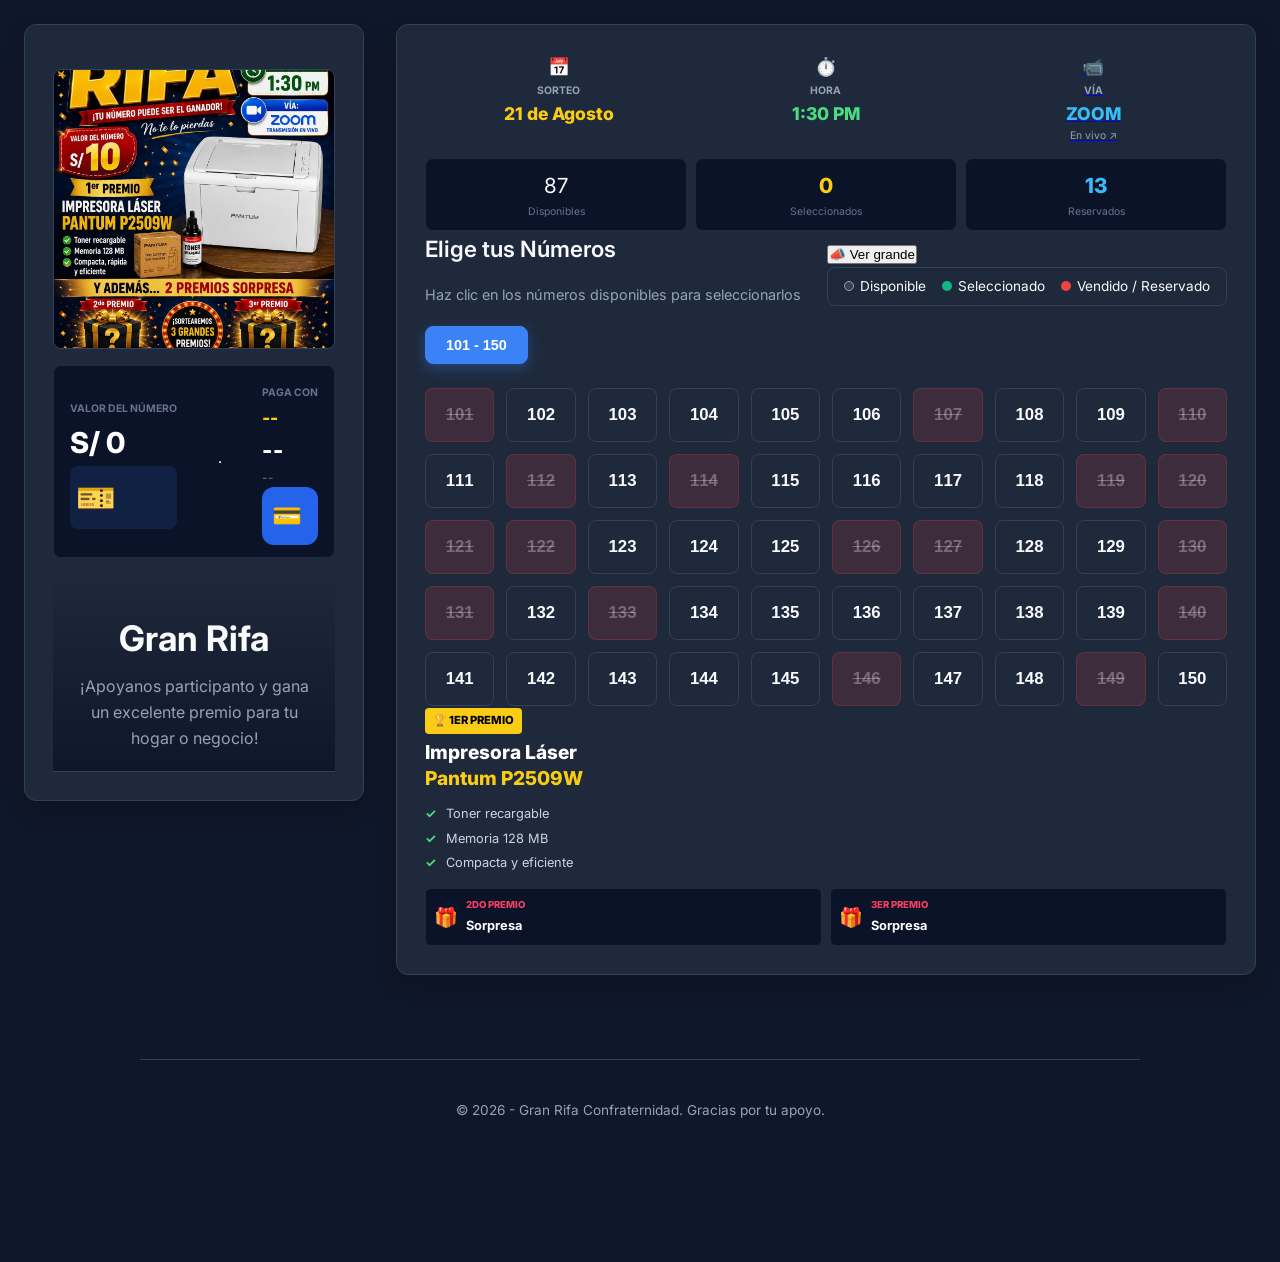
==== commit 17b2e0fe: "ultima modificacion" ====
--- a/index.html
+++ b/index.html
@@ -14,7 +14,7 @@
     <div class="app-layout">
         <!-- Columna izq -->
         <aside class="col-izquierda">
-            <!-- 2. Imagen / Afiche Publicitario -->               
+            <!-- 2. Imagen / Afiche Publicitario dd -->               
             <div class="afiche-container">
                 <!--span class="badge" id="rifa-categoria">Sorteo Solidario</span-->
                 <img src="assets/img/banner.jpeg" alt="Afiche Rifa" class="afiche-img" id="afiche-img" onclick="ui.abrirImagenModal()">
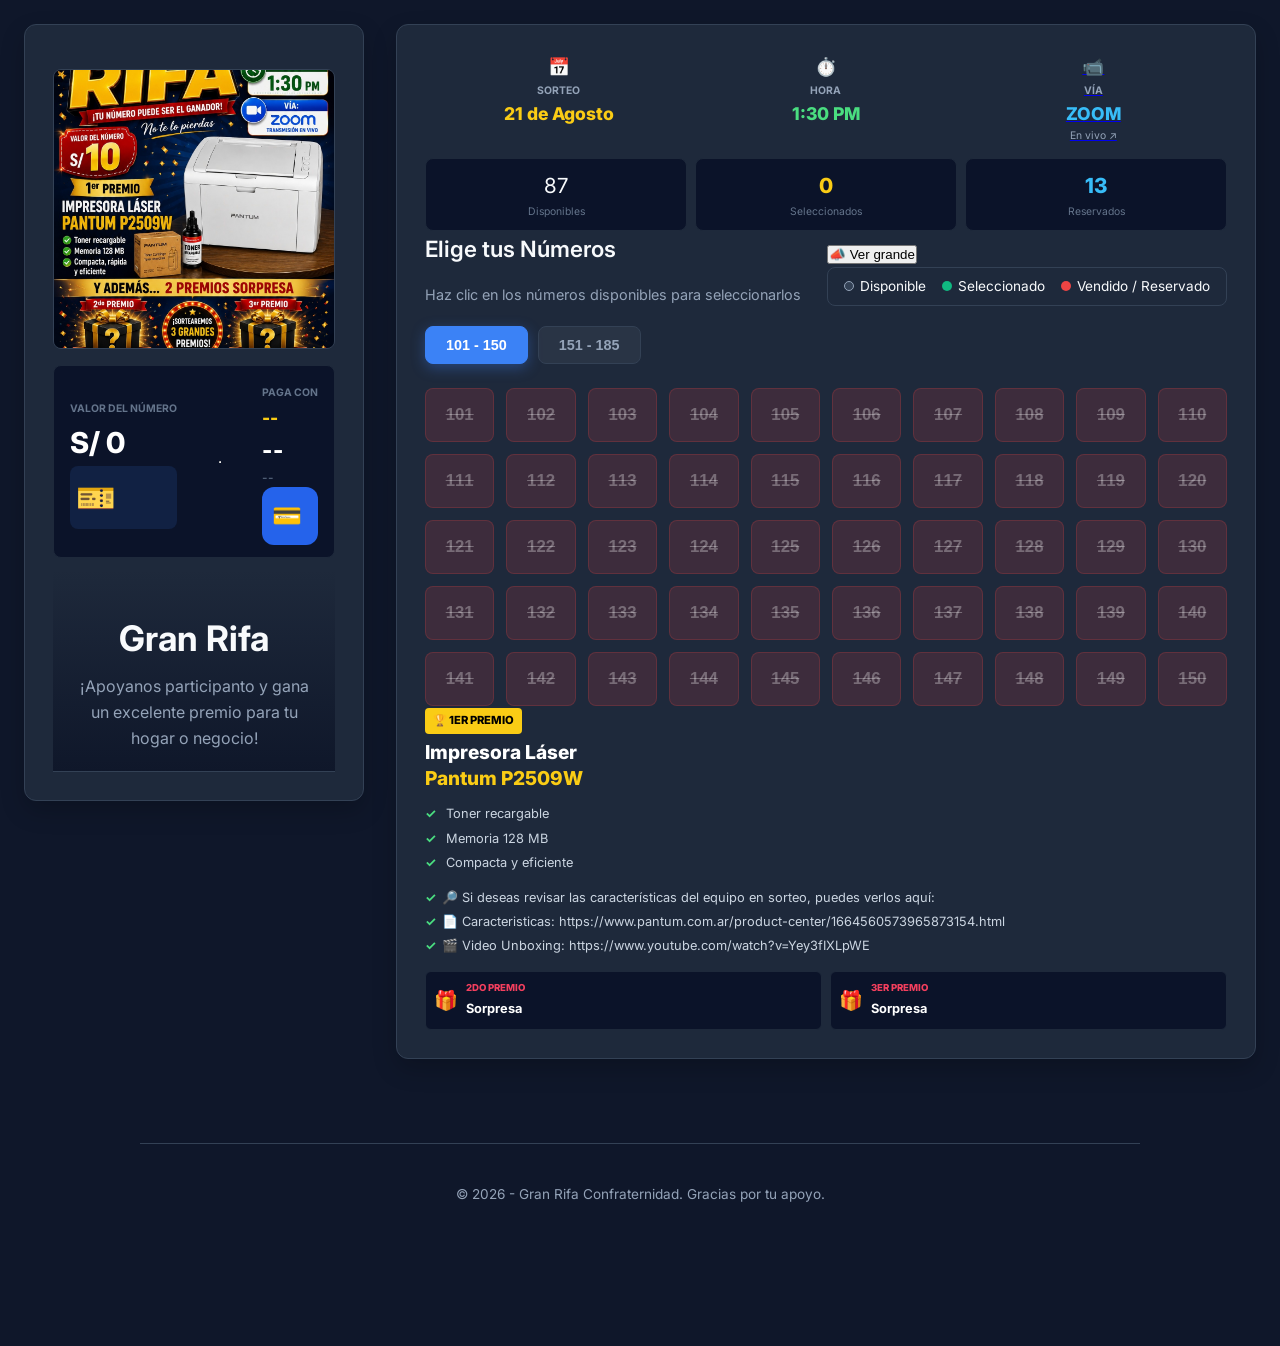
==== commit 053082bb: "Update index.html actualizando enlases de vistas" ====
--- a/index.html
+++ b/index.html
@@ -165,6 +165,11 @@
                             <li><span class="check">✓</span> Memoria 128 MB</li>
                             <li><span class="check">✓</span> Compacta y eficiente</li>
                         </ul>
+                        <ul class="features-list">
+                            <li><span class="check">✓</span>🔎 Si deseas revisar las características del equipo en sorteo, puedes verlos aquí:</li>
+                            <li><span class="check">✓</span>📄 Caracteristicas: https://www.pantum.com.ar/product-center/1664560573965873154.html </li>
+                            <li><span class="check">✓</span>🎬 Video Unboxing: https://www.youtube.com/watch?v=Yey3fIXLpWE</li>
+                        </ul>
                     </div>
                 
                     <!-- Premios Secundarios -->
@@ -248,4 +253,4 @@
     <script src="assets/js/app.js"></script>
     <script src="assets/js/ui.js"></script>
 </body>
-</html>+</html>
